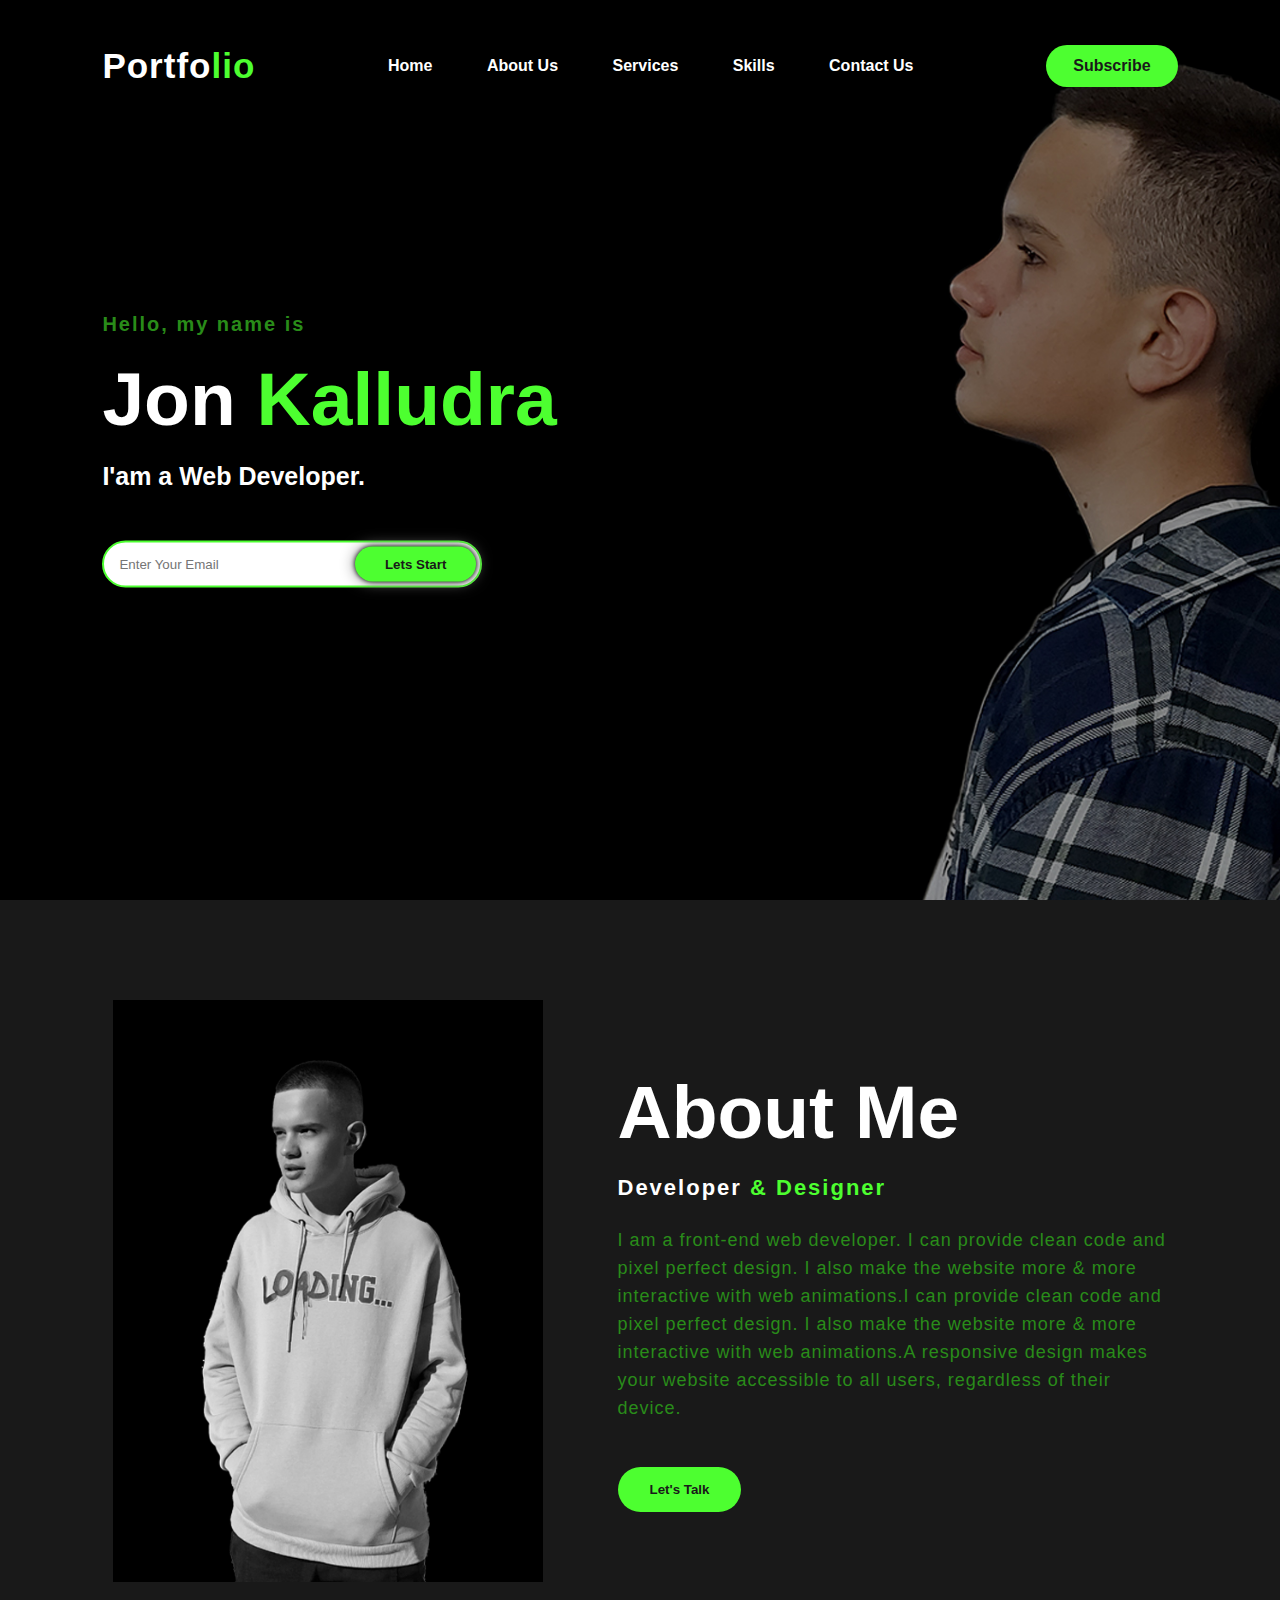
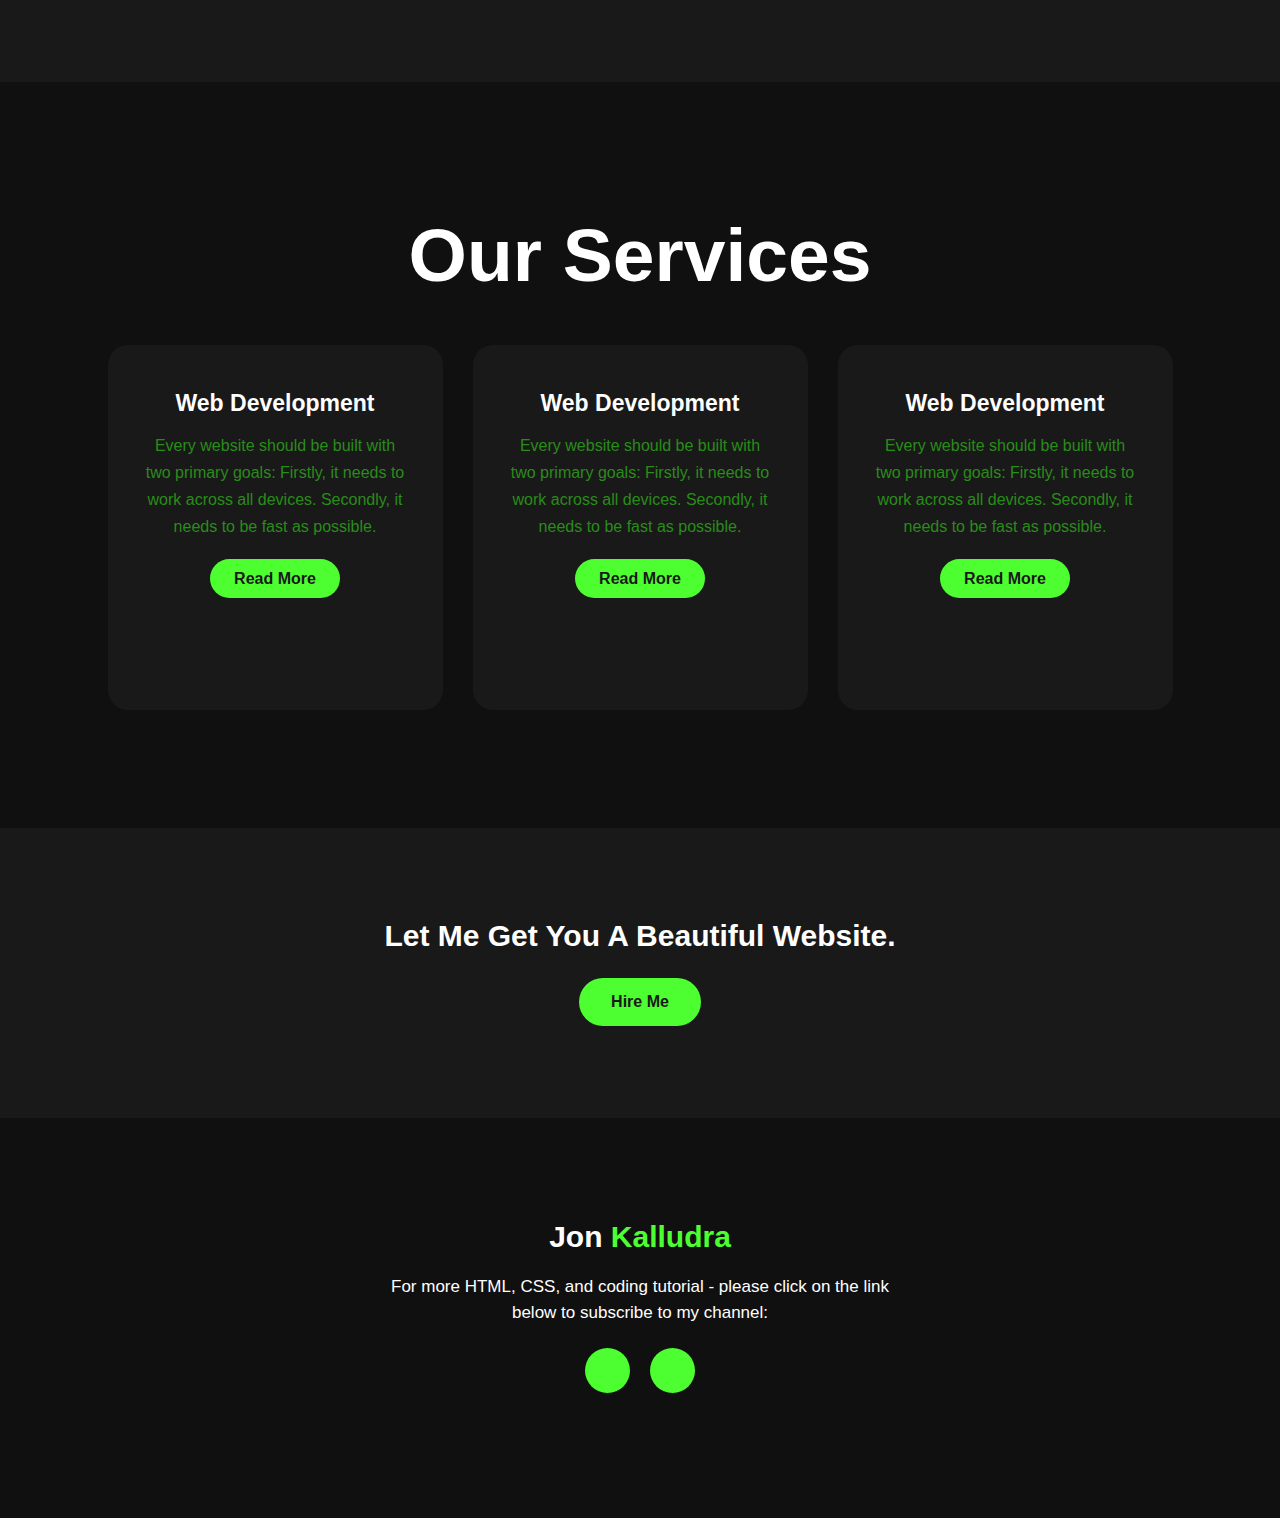
==== index.html @ 3bf6f4a2 "all files" ====
<!DOCTYPE html>
<html>
<head>
	<title>Portfolio website</title>
	<link rel="stylesheet" type="text/css" href="css/style.css">
  <link rel="stylesheet" href="https://cdnjs.cloudflare.com/ajax/libs/font-awesome/5.15.3/css/all.min.css" integrity="sha512-iBBXm8fW90+nuLcSKlbmrPcLa0OT92xO1BIsZ+ywDWZCvqsWgccV3gFoRBv0z+8dLJgyAHIhR35VZc2oM/gI1w==" crossorigin="anonymous" referrerpolicy="no-referrer" />

</head>
<body>
	<!----hero Section start---->

	<div class="hero">
		<nav>
			<h2 class="logo">Portfo<span>lio</span></h2>
			<ul>
				<li><a href="#">Home</a></li>
				<li><a href="#">About Us</a></li>
				<li><a href="#">Services</a></li>
				<li><a href="#">Skills</a></li>
				<li><a href="#">Contact Us</a></li>
			</ul>
			<a href="#" class="btn">Subscribe</a>
		</nav>

		<div class="content">
			<h4>Hello, my name is</h4>
			<h1>Jon <span>Kalludra</span></h1>
			<h3>I'am a Web Developer.</h3>
			<div class="newslatter">
				<form>
					<input type="email" name="email" id="mail" placeholder="Enter Your Email">
					<input type="submit" name="submit" value="Lets Start">
				</form>
			</div>
		</div>
	</div>

	<!----About section start---->
	<section class="about">
		<div class="main">
			<img src="img/main-img.jpg">
			<div class="about-text">
				<h2>About Me</h2>
				<h5>Developer <span>& Designer</span></h5>
				<p>I am a front-end web developer. I can provide clean code and pixel perfect design. I also make the website more & more interactive with web animations.I can provide clean code and pixel perfect design. I also make the website more & more interactive with web animations.A responsive design makes your website accessible to all users, regardless of their device.</p>
				<button type="button">Let's Talk</button>
			</div>
		</div>
	</section>

	<!-----service section start----------->
	<div class="service">
		<div class="title">
			<h2>Our Services</h2>
		</div>

		<div class="box">
			<div class="card">
				<i class="fas fa-bars"></i>
				<h5>Web Development</h5>
				<div class="pra">
					<p>Every website should be built with two primary goals: Firstly, it needs to work across all devices. Secondly, it needs to be fast as possible.</p>

					<p style="text-align: center;">
						<a class="button" href="#">Read More</a>
					</p>
				</div>
			</div>

			<div class="card">
				<i class="far fa-user"></i>
				<h5>Web Development</h5>
				<div class="pra">
					<p>Every website should be built with two primary goals: Firstly, it needs to work across all devices. Secondly, it needs to be fast as possible.</p>

					<p style="text-align: center;">
						<a class="button" href="#">Read More</a>
					</p>
				</div>
			</div>

			<div class="card">
				<i class="far fa-bell"></i>
				<h5>Web Development</h5>
				<div class="pra">
					<p>Every website should be built with two primary goals: Firstly, it needs to work across all devices. Secondly, it needs to be fast as possible.</p>

					<p style="text-align: center;">
						<a class="button" href="#">Read More</a>
					</p>
				</div>
			</div>
		</div>
	</div>

	<!------Contact Me------>
	<div class="contact-me">
		<p>Let Me Get You A Beautiful Website.</p>
		<a class="button-two" href="#">Hire Me</a>
	</div>

	<!------footer start--------->
	<footer>
		<p>Jon <span>Kalludra</span></p>
		<p>For more HTML, CSS, and coding tutorial - please click on the link below to subscribe to my channel:</p>
		<div class="social">
			<a href="#"><i class="fab fa-facebook-f"></i></a>
			<a href="#"><i class="fab fa-instagram"></i></a>
		</div>
	</footer>
</body>
</html>
---- css/style.css ----
*{
	padding: 0;
	margin: 0;
	font-family: 'poppins', sans-serif;
	box-sizing: border-box;
}
.hero{
	height: 100vh;
	width: 100%;
	background-image: url(../img/background.jpg);
	background-size: cover;
	background-position: center;
}
nav{
	display: flex;
	align-items: center;
	justify-content: space-between;
	padding-top: 45px;
	padding-left: 8%;
	padding-right: 8%;
}
.logo{
	color: white;
	font-size: 35px;
	letter-spacing: 1px;
	cursor: pointer;
}
span{
	color: #4DFF30;
}
nav ul li{
	list-style-type: none;
	display: inline-block;
	padding: 10px  25px;
}
nav ul li a{
	color: white;
	text-decoration: none;
	font-weight: bold;
	text-transform: capitalize;
}
nav ul li a:hover{
	color: #4DFF30;
	transition: .4s;
}
.btn{
	background-color:#4DFF30;
	color: #191919;
	text-decoration: none;
	border: 2px solid transparent;
	font-weight: bold;
	padding: 10px 25px;
	border-radius: 30px;
	transition: transform .4s; 
}
.btn:hover{
	transform: scale(1.2);
}
.content{
	position: absolute;
	top: 50%;
	left:8%;
	transform: translateY(-50%);
}
h1{
	color: white;
	margin: 20px 0px 20px;
	font-size: 75px;
}
h3{
	color: white;
	font-size: 25px;
	margin-bottom: 50px;
}
h4{
	color: #298C19;
	letter-spacing: 2px;
	font-size: 20px;
}
.newslatter form{
	width: 380px;
	max-width: 100%;
	position: relative;
}
.newslatter form input:first-child{
	display: inline-block;
	width: 100%;
	padding: 14px 130px 14px 15px;
	border: 2px solid #4DFF30;
	outline: none;
	border-radius: 30px;
}
.newslatter form input:last-child{
	position: absolute;
	display: inline-block;
	outline: none;
	border: none;
	padding: 10px 30px;
	border-radius: 30px;
	background-color:#4DFF30;
	color: #191919;
	font-weight: 600;
	box-shadow: 0px 0px 5px #000, 0px 0px 15px #858585;
	top: 6px;
	right: 6px; 
}

.about{
	width: 100%;
	padding: 100px 0px;
	background-color: #191919;
}
.about img{
	height: auto;
	width: 430px;
}
.about-text{
	width: 550px;
}
.main{
	width: 1130px;
	max-width: 95%;
	margin: 0 auto;
	display: flex;
	align-items: center;
	justify-content: space-around;
}
.about-text h2{
	color: white;
	font-size: 75px;
	text-transform: capitalize;
	margin-bottom: 20px;
}
.about-text h5{
	color: white;
	letter-spacing: 2px;
	font-size: 22px;
	margin-bottom: 25px;
	text-transform: capitalize;
}
.about-text p{
	color: #298C19;
	letter-spacing: 1px;
	line-height: 28px;
	font-size: 18px;
	margin-bottom: 45px;
}
button{
	background-color:#4DFF30;
	color: #191919;
	text-decoration: none;
	border: 2px solid transparent;
	font-weight: bold;
	padding: 13px 30px;
	border-radius: 30px;
	transition: .4s; 
}
button:hover{
	background-color: transparent;
	border: 2px solid #4DFF30;
	cursor: pointer;
}

.service{
	background: #101010;
	width: 100%;
	padding: 100px 0px;
}
.title h2{
	color: white;
	font-size: 75px;
	width: 1130px;
	margin: 30px auto;
	text-align: center;
}
.box{
	display: flex;
	justify-content: center;
	align-items: center;
	min-height: 400px;
}
.card{
	height: 365px;
	width: 335px;
	padding: 20px 35px;
	background: #191919;
	border-radius: 20px;
	margin: 15px;
	position: relative;
	overflow: hidden;
	text-align: center;
}
.card i{
	font-size: 50px;
	display: block;
	text-align: center;
	margin: 25px 0px;
	color: #4DFF30;

}
h5{
	color: white;
	font-size: 23px;
	margin-bottom: 15px;
}
.pra p{
	color: #298C19;
	font-size: 16px;
	line-height: 27px;
	margin-bottom: 25px;
}
.card .button{
	background-color:#4DFF30;
	color: #191919;
	text-decoration: none;
	border: 2px solid transparent;
	font-weight: bold;
	padding: 9px 22px;
	border-radius: 30px;
	transition: .4s; 
}
.card .button:hover{
	background-color: transparent;
	border: 2px solid #4DFF30;
	cursor: pointer;
}
.contact-me{
	width: 100%;
	height: 290px;
	background: #191919;
	display: flex;
	align-items: center;
	flex-direction: column;
	justify-content: center;
}
.contact-me p{
	color: white;
	font-size: 30px;
	font-weight: bold;
	margin-bottom: 25px;
}
.contact-me .button-two{
	background-color:#4DFF30;
	color: #191919;
	text-decoration: none;
	border: 2px solid transparent;
	font-weight: bold;
	padding: 13px 30px;
	border-radius: 30px;
	transition: .4s; 
}
.contact-me .button-two:hover{
	background-color: transparent;
	border: 2px solid #4DFF30;
	cursor: pointer;
}
footer{
	position: relative;
	width: 100%;
	height: 400px;
	background: #101010;
	display: flex;
	flex-direction: column;
	align-items: center;
	justify-content: center;
}
footer p:nth-child(1){
	font-size: 30px;
	color: white;
	margin-bottom: 20px;
	font-weight: bold;
}
footer p:nth-child(2){
	color: white;
	font-size: 17px;
	width: 500px;
	text-align: center;
	line-height: 26px;
}
.social{
	display: flex;
}
.social a{
	width: 45px;
	height: 45px;
	display: flex;
	align-items: center;
	justify-content: center;
	background:  #4DFF30;
	border-radius: 50%;
	margin: 22px 10px;
	color: #191919;
	text-decoration: none;
	font-size: 20px;
}
.social a:hover{
	transform: scale(1.3);
	transition: .3s;
}
.end{
	position: absolute;
	color:#4DFF30;
	bottom: 35px;
	font-size: 14px; 
}
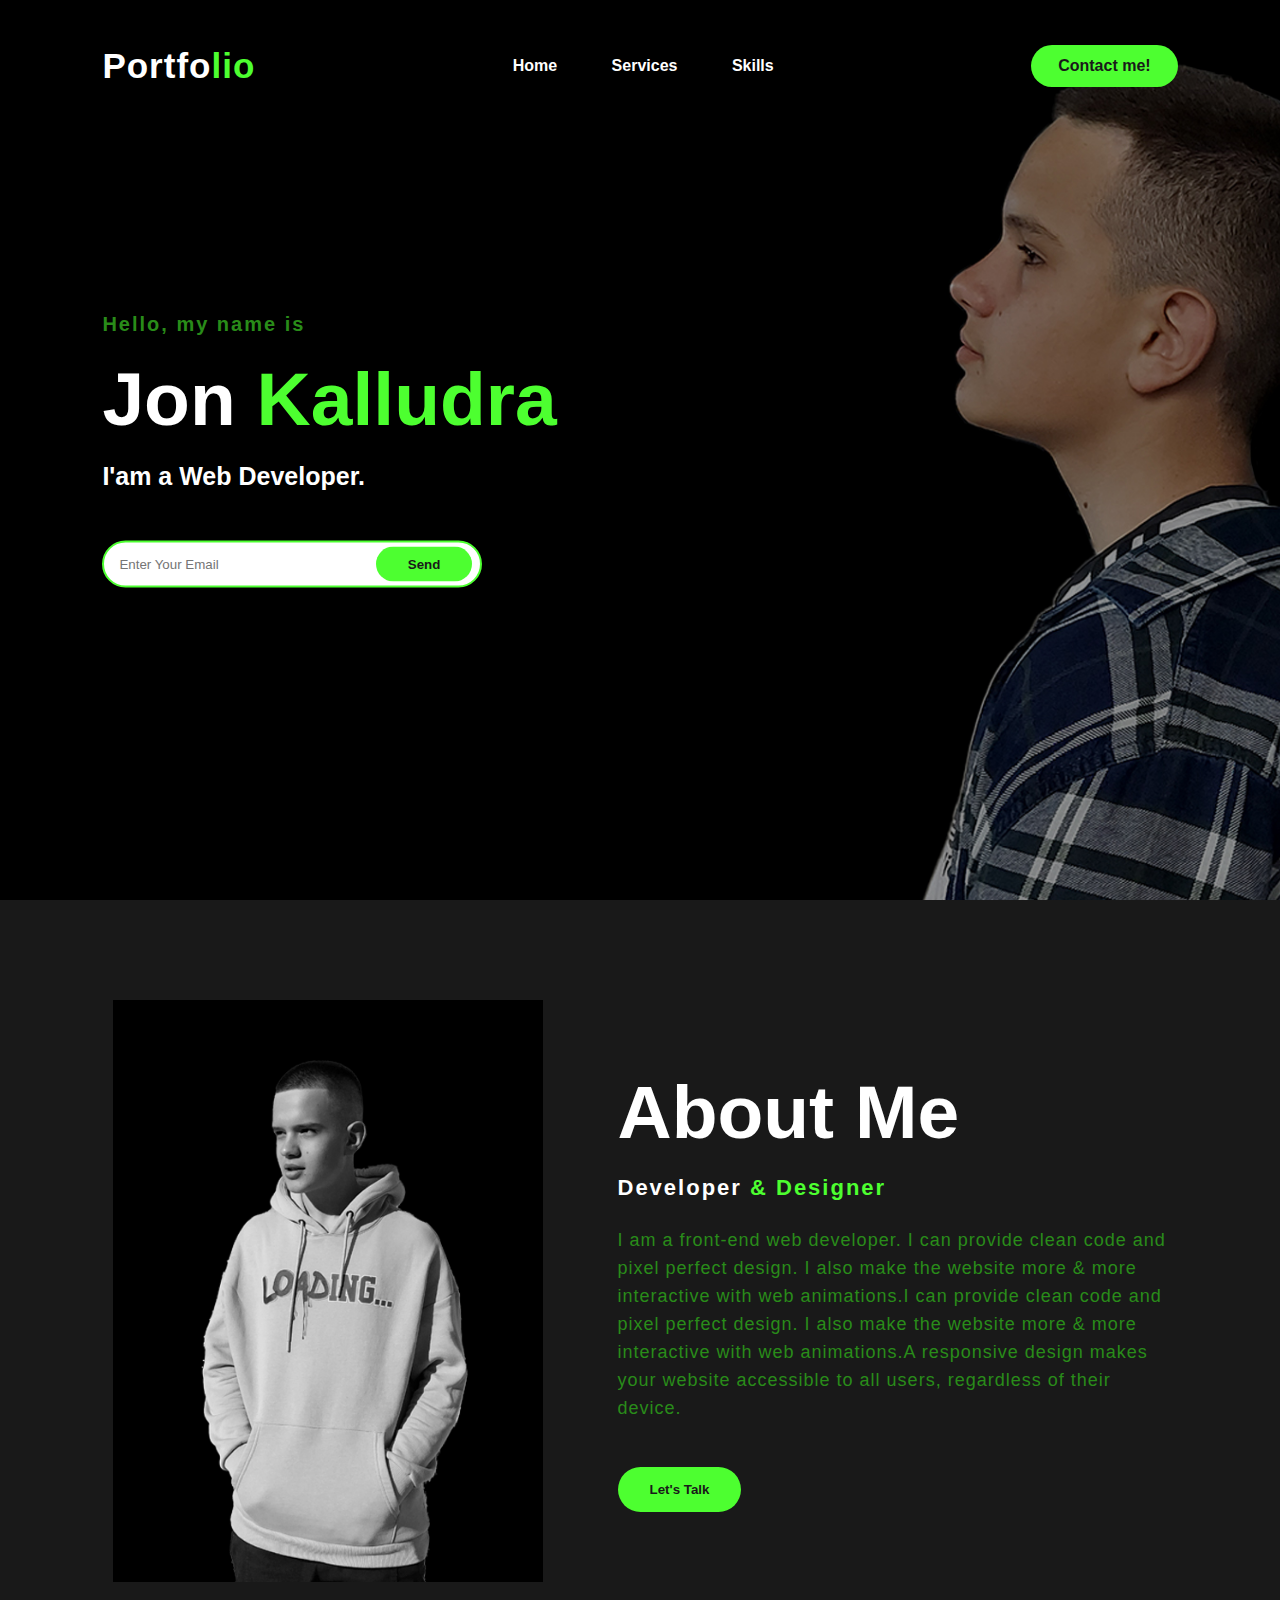
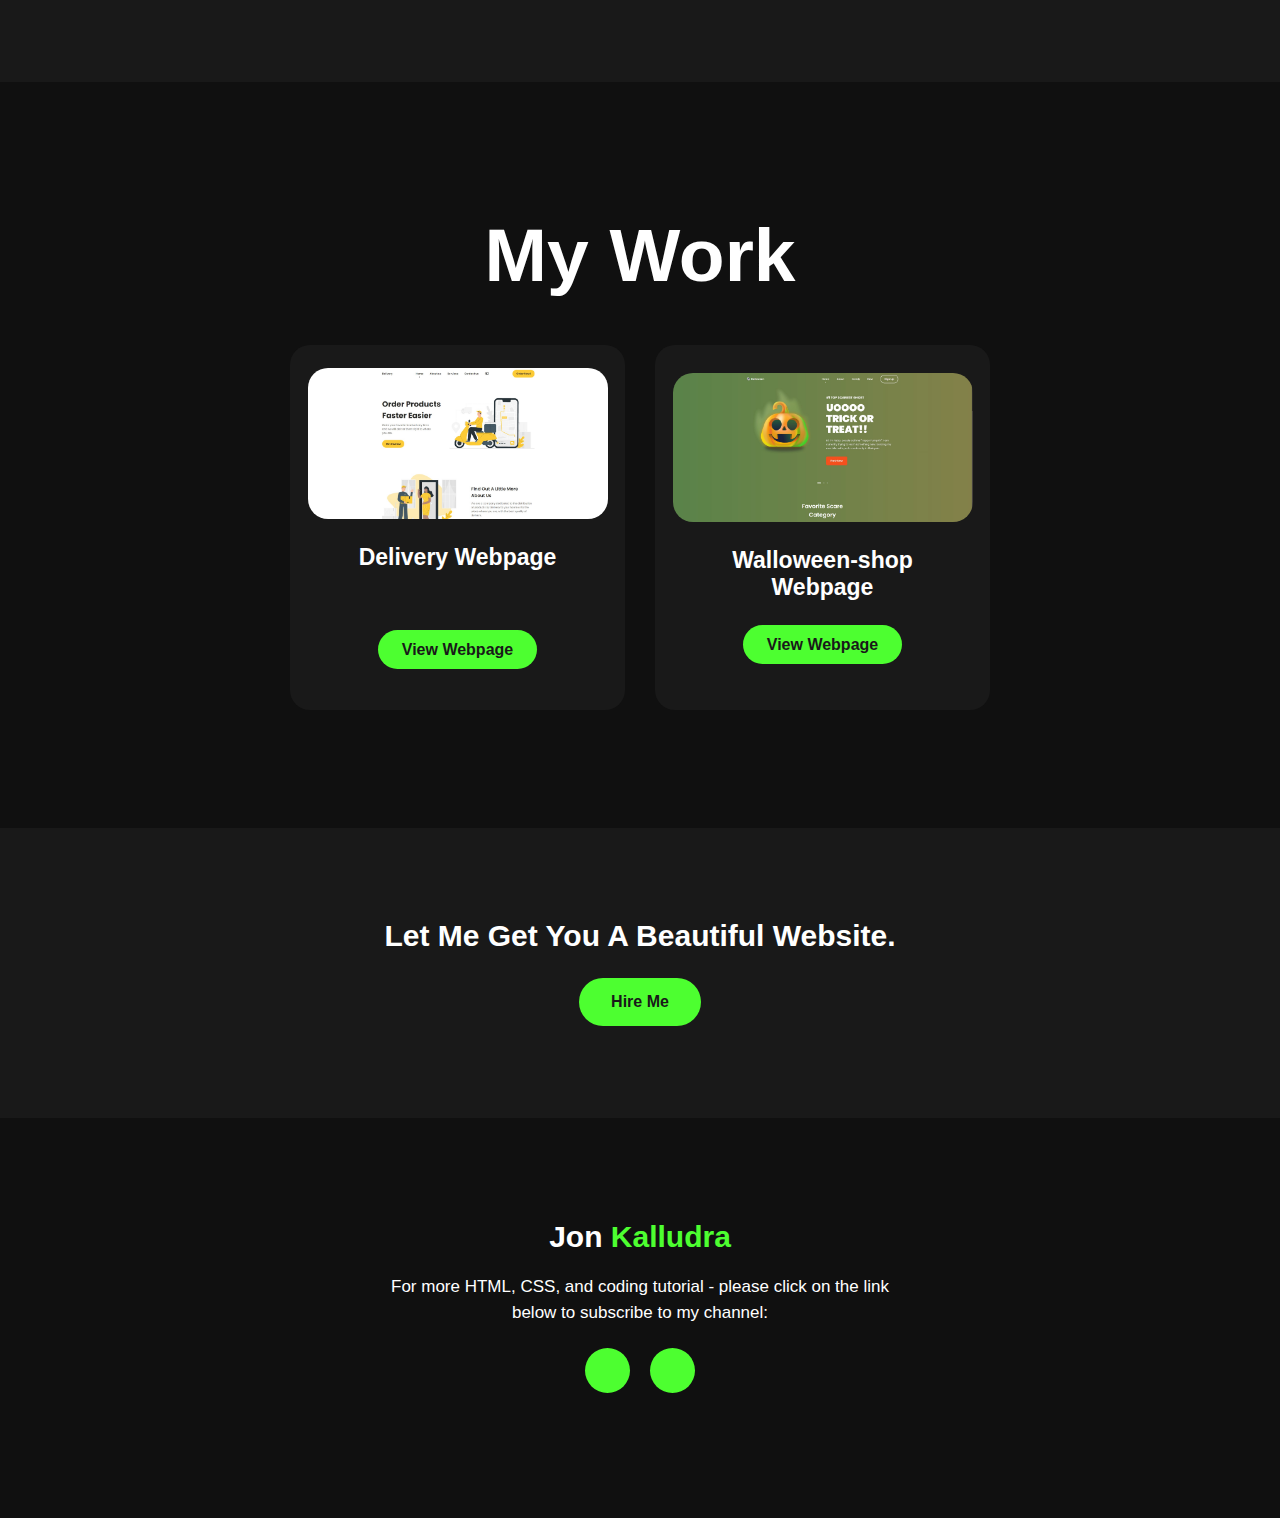
==== commit 478da3dd: "all files" ====
--- a/index.html
+++ b/index.html
@@ -1,112 +1,117 @@
 <!DOCTYPE html>
 <html>
-<head>
-	<title>Portfolio website</title>
-	<link rel="stylesheet" type="text/css" href="css/style.css">
-  <link rel="stylesheet" href="https://cdnjs.cloudflare.com/ajax/libs/font-awesome/5.15.3/css/all.min.css" integrity="sha512-iBBXm8fW90+nuLcSKlbmrPcLa0OT92xO1BIsZ+ywDWZCvqsWgccV3gFoRBv0z+8dLJgyAHIhR35VZc2oM/gI1w==" crossorigin="anonymous" referrerpolicy="no-referrer" />
+  <head>
+    <title>Portfolio website</title>
+    <link rel="stylesheet" type="text/css" href="css/style.css" />
+    <link
+      rel="stylesheet"
+      href="https://cdnjs.cloudflare.com/ajax/libs/font-awesome/5.15.3/css/all.min.css"
+      integrity="sha512-iBBXm8fW90+nuLcSKlbmrPcLa0OT92xO1BIsZ+ywDWZCvqsWgccV3gFoRBv0z+8dLJgyAHIhR35VZc2oM/gI1w=="
+      crossorigin="anonymous"
+      referrerpolicy="no-referrer"
+    />
+  </head>
+  <body>
+    <!----hero Section start---->
 
-</head>
-<body>
-	<!----hero Section start---->
+    <div class="hero">
+      <nav>
+        <h2 class="logo">Portfo<span>lio</span></h2>
+        <ul>
+          <li><a href="#">Home</a></li>
+          <li><a href="#">Services</a></li>
+          <li><a href="#">Skills</a></li>
+        </ul>
+        <a href="#" class="btn">Contact me!</a>
+      </nav>
 
-	<div class="hero">
-		<nav>
-			<h2 class="logo">Portfo<span>lio</span></h2>
-			<ul>
-				<li><a href="#">Home</a></li>
-				<li><a href="#">About Us</a></li>
-				<li><a href="#">Services</a></li>
-				<li><a href="#">Skills</a></li>
-				<li><a href="#">Contact Us</a></li>
-			</ul>
-			<a href="#" class="btn">Subscribe</a>
-		</nav>
+      <div class="content">
+        <h4>Hello, my name is</h4>
+        <h1>Jon <span>Kalludra</span></h1>
+        <h3>I'am a Web Developer.</h3>
+        <div class="newslatter">
+          <form>
+            <input
+              type="email"
+              name="email"
+              id="mail"
+              placeholder="Enter Your Email"
+            />
+            <button class="button-send" type="button">Send</button>
+          </form>
+        </div>
+      </div>
+    </div>
 
-		<div class="content">
-			<h4>Hello, my name is</h4>
-			<h1>Jon <span>Kalludra</span></h1>
-			<h3>I'am a Web Developer.</h3>
-			<div class="newslatter">
-				<form>
-					<input type="email" name="email" id="mail" placeholder="Enter Your Email">
-					<input type="submit" name="submit" value="Lets Start">
-				</form>
-			</div>
-		</div>
-	</div>
+    <!----About section start---->
+    <section class="about">
+      <div class="main">
+        <img src="img/main-img.jpg" />
+        <div class="about-text">
+          <h2>About Me</h2>
+          <h5>Developer <span>& Designer</span></h5>
+          <p>
+            I am a front-end web developer. I can provide clean code and pixel
+            perfect design. I also make the website more & more interactive with
+            web animations.I can provide clean code and pixel perfect design. I
+            also make the website more & more interactive with web animations.A
+            responsive design makes your website accessible to all users,
+            regardless of their device.
+          </p>
+          <button type="button">Let's Talk</button>
+        </div>
+      </div>
+    </section>
 
-	<!----About section start---->
-	<section class="about">
-		<div class="main">
-			<img src="img/main-img.jpg">
-			<div class="about-text">
-				<h2>About Me</h2>
-				<h5>Developer <span>& Designer</span></h5>
-				<p>I am a front-end web developer. I can provide clean code and pixel perfect design. I also make the website more & more interactive with web animations.I can provide clean code and pixel perfect design. I also make the website more & more interactive with web animations.A responsive design makes your website accessible to all users, regardless of their device.</p>
-				<button type="button">Let's Talk</button>
-			</div>
-		</div>
-	</section>
+    <!-----service section start----------->
+    <div class="service">
+      <div class="title">
+        <h2>My Work</h2>
+      </div>
 
-	<!-----service section start----------->
-	<div class="service">
-		<div class="title">
-			<h2>Our Services</h2>
-		</div>
+      <div class="box">
+        <div class="card">
+          <img class="delivery-img" src="img/Order.jpg" alt="">
+          <h5 class="delivery-title">Delivery Webpage</h5>
+          <div class="pra">
 
-		<div class="box">
-			<div class="card">
-				<i class="fas fa-bars"></i>
-				<h5>Web Development</h5>
-				<div class="pra">
-					<p>Every website should be built with two primary goals: Firstly, it needs to work across all devices. Secondly, it needs to be fast as possible.</p>
+            <p style="text-align: center">
+              <a id="delivery-btn" class="button" href="my projects/delivery/">View Webpage</a>
+            </p>
+          </div>
+        </div>
 
-					<p style="text-align: center;">
-						<a class="button" href="#">Read More</a>
-					</p>
-				</div>
-			</div>
+        <div class="card">
+          <img class="halloween-img" src="img/Screenshot 2021-10-23 104457.jpg" alt="">
+          <h5 class="halloween-title">Walloween-shop <br> Webpage</h5>
+          <div class="pra">
 
-			<div class="card">
-				<i class="far fa-user"></i>
-				<h5>Web Development</h5>
-				<div class="pra">
-					<p>Every website should be built with two primary goals: Firstly, it needs to work across all devices. Secondly, it needs to be fast as possible.</p>
+            <p style="text-align: center">
+              <a class="button" href="my projects/spooky/">View Webpage</a>
+            </p>
+          </div>
+        </div>
 
-					<p style="text-align: center;">
-						<a class="button" href="#">Read More</a>
-					</p>
-				</div>
-			</div>
+      </div>
+    </div>
 
-			<div class="card">
-				<i class="far fa-bell"></i>
-				<h5>Web Development</h5>
-				<div class="pra">
-					<p>Every website should be built with two primary goals: Firstly, it needs to work across all devices. Secondly, it needs to be fast as possible.</p>
+    <!------Contact Me------>
+    <div class="contact-me">
+      <p>Let Me Get You A Beautiful Website.</p>
+      <a class="button-two" href="#">Hire Me</a>
+    </div>
 
-					<p style="text-align: center;">
-						<a class="button" href="#">Read More</a>
-					</p>
-				</div>
-			</div>
-		</div>
-	</div>
-
-	<!------Contact Me------>
-	<div class="contact-me">
-		<p>Let Me Get You A Beautiful Website.</p>
-		<a class="button-two" href="#">Hire Me</a>
-	</div>
-
-	<!------footer start--------->
-	<footer>
-		<p>Jon <span>Kalludra</span></p>
-		<p>For more HTML, CSS, and coding tutorial - please click on the link below to subscribe to my channel:</p>
-		<div class="social">
-			<a href="#"><i class="fab fa-facebook-f"></i></a>
-			<a href="#"><i class="fab fa-instagram"></i></a>
-		</div>
-	</footer>
-</body>
-</html>+    <!------footer start--------->
+    <footer>
+      <p>Jon <span>Kalludra</span></p>
+      <p>
+        For more HTML, CSS, and coding tutorial - please click on the link below
+        to subscribe to my channel:
+      </p>
+      <div class="social">
+        <a href="#"><i class="fab fa-facebook-f"></i></a>
+        <a href="#"><i class="fab fa-instagram"></i></a>
+      </div>
+    </footer>
+  </body>
+</html>
--- a/css/style.css
+++ b/css/style.css
@@ -159,6 +159,7 @@
 	background-color: transparent;
 	border: 2px solid #4DFF30;
 	cursor: pointer;
+	color: #4DFF30;
 }
 
 .service{
@@ -180,6 +181,10 @@
 	min-height: 400px;
 }
 .card{
+	display: flex;
+	justify-content: center;
+	align-items: center;
+	flex-direction: column;
 	height: 365px;
 	width: 335px;
 	padding: 20px 35px;
@@ -217,12 +222,13 @@
 	font-weight: bold;
 	padding: 9px 22px;
 	border-radius: 30px;
-	transition: .4s; 
+	transition: .3s; 
 }
 .card .button:hover{
 	background-color: transparent;
 	border: 2px solid #4DFF30;
 	cursor: pointer;
+	color: #4DFF30;
 }
 .contact-me{
 	width: 100%;
@@ -302,4 +308,33 @@
 	color:#4DFF30;
 	bottom: 35px;
 	font-size: 14px; 
-}+}
+form{
+	position: relative;
+}
+.button-send{
+	position: absolute;
+	right: 10px;
+	padding: 8px 30px;
+	top: 6px;
+}
+.button-send:hover{
+	color: #191919;
+}
+.delivery-img{
+	border-radius: 20px;
+	width: 300px;
+}
+.delivery-title{
+	margin-top: 25px;
+	padding-bottom: 50px;
+}
+.halloween-img{
+	border-radius: 20px;
+	width: 300px;
+}
+.halloween-title{
+	margin-top: 25px;
+	padding-bottom: 15px;
+}
+
